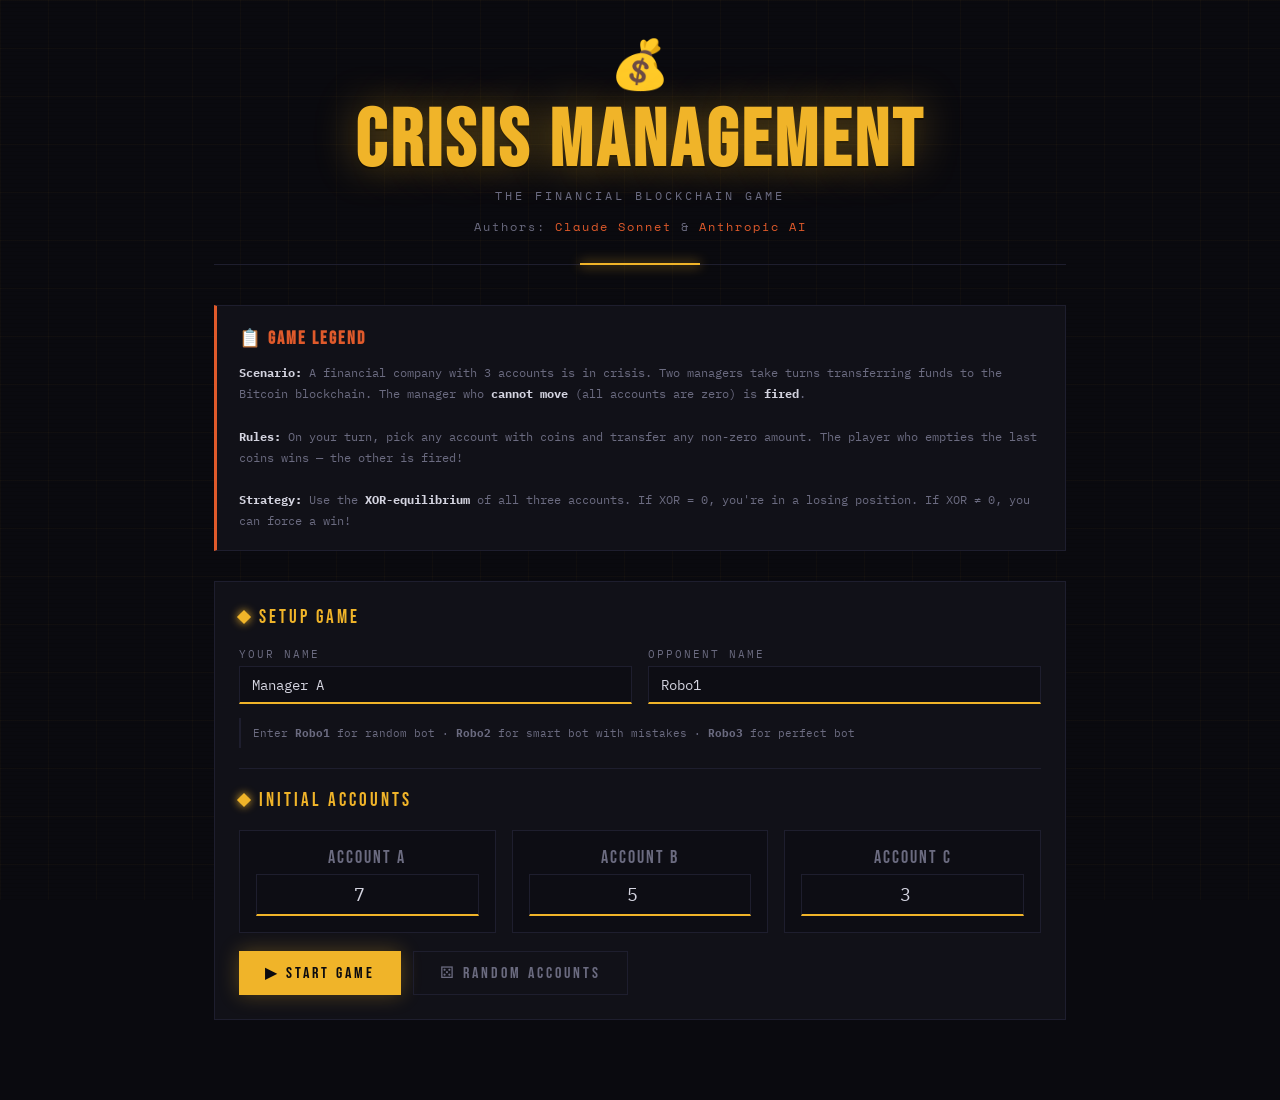
==== index1.html @ 9a2dfa41 "Add files via upload" ====
<!doctype html>
<html lang="en">
  <head>
    <meta charset="UTF-8" />
    <meta name="viewport" content="width=device-width, initial-scale=1.0" />
    <title>Crisis Management 💰</title>
    <link
      href="https://fonts.googleapis.com/css2?family=Bebas+Neue&family=IBM+Plex+Mono:wght@300;400;600&family=Space+Mono:wght@400;700&display=swap"
      rel="stylesheet"
    />
    <style>
      :root {
        --bg: #0a0a0f;
        --panel: #111118;
        --border: #1e1e2e;
        --accent: #f0b429;
        --accent2: #e05a2b;
        --safe: #2eb872;
        --danger: #e03b3b;
        --text: #d4d4e0;
        --muted: #6b6b80;
        --glow: 0 0 24px rgba(240, 180, 41, 0.18);
      }

      * {
        box-sizing: border-box;
        margin: 0;
        padding: 0;
      }

      body {
        background: var(--bg);
        color: var(--text);
        font-family: "IBM Plex Mono", monospace;
        min-height: 100vh;
        overflow-x: hidden;
        position: relative;
      }

      /* Animated grid background */
      body::before {
        content: "";
        position: fixed;
        inset: 0;
        background-image:
          linear-gradient(rgba(240, 180, 41, 0.03) 1px, transparent 1px),
          linear-gradient(90deg, rgba(240, 180, 41, 0.03) 1px, transparent 1px);
        background-size: 48px 48px;
        pointer-events: none;
        z-index: 0;
      }

      .scanline {
        position: fixed;
        inset: 0;
        background: repeating-linear-gradient(
          to bottom,
          transparent 0,
          transparent 3px,
          rgba(0, 0, 0, 0.08) 3px,
          rgba(0, 0, 0, 0.08) 4px
        );
        pointer-events: none;
        z-index: 1;
      }

      .container {
        position: relative;
        z-index: 2;
        max-width: 900px;
        margin: 0 auto;
        padding: 32px 24px 60px;
      }

      /* Header */
      header {
        text-align: center;
        margin-bottom: 40px;
        padding-bottom: 28px;
        border-bottom: 1px solid var(--border);
        position: relative;
      }

      header::after {
        content: "";
        position: absolute;
        bottom: -1px;
        left: 50%;
        transform: translateX(-50%);
        width: 120px;
        height: 2px;
        background: var(--accent);
        box-shadow: 0 0 12px var(--accent);
      }

      .coin-emoji {
        font-size: 3rem;
        display: block;
        margin-bottom: 8px;
        animation: float 3s ease-in-out infinite;
      }
      @keyframes float {
        0%,
        100% {
          transform: translateY(0);
        }
        50% {
          transform: translateY(-8px);
        }
      }

      h1 {
        font-family: "Bebas Neue", sans-serif;
        font-size: clamp(2.8rem, 8vw, 5rem);
        letter-spacing: 4px;
        color: var(--accent);
        text-shadow:
          0 0 40px rgba(240, 180, 41, 0.4),
          0 2px 0 rgba(0, 0, 0, 0.8);
        line-height: 1;
        margin-bottom: 6px;
      }

      .subtitle {
        font-size: 0.75rem;
        letter-spacing: 3px;
        text-transform: uppercase;
        color: var(--muted);
        margin-bottom: 14px;
      }

      h2.authors {
        font-family: "Space Mono", monospace;
        font-size: 0.78rem;
        color: var(--muted);
        letter-spacing: 2px;
        font-weight: 400;
      }
      h2.authors span {
        color: var(--accent2);
      }

      /* Legend */
      .legend {
        background: var(--panel);
        border: 1px solid var(--border);
        border-left: 3px solid var(--accent2);
        padding: 18px 22px;
        margin-bottom: 30px;
        font-size: 0.78rem;
        line-height: 1.7;
        color: var(--muted);
      }
      .legend h3 {
        font-family: "Bebas Neue", sans-serif;
        font-size: 1.1rem;
        letter-spacing: 2px;
        color: var(--accent2);
        margin-bottom: 8px;
      }
      .legend strong {
        color: var(--text);
      }

      /* Setup Panel */
      .panel {
        background: var(--panel);
        border: 1px solid var(--border);
        padding: 24px;
        margin-bottom: 20px;
      }

      .panel-title {
        font-family: "Bebas Neue", sans-serif;
        font-size: 1.2rem;
        letter-spacing: 3px;
        color: var(--accent);
        margin-bottom: 18px;
        display: flex;
        align-items: center;
        gap: 10px;
      }
      .panel-title::before {
        content: "";
        display: inline-block;
        width: 10px;
        height: 10px;
        background: var(--accent);
        transform: rotate(45deg);
        box-shadow: 0 0 8px var(--accent);
      }

      .field-row {
        display: flex;
        gap: 16px;
        flex-wrap: wrap;
        margin-bottom: 14px;
        align-items: center;
      }

      label {
        font-size: 0.7rem;
        letter-spacing: 2px;
        text-transform: uppercase;
        color: var(--muted);
        display: block;
        margin-bottom: 5px;
      }

      input[type="text"],
      input[type="number"] {
        background: #0d0d14;
        border: 1px solid var(--border);
        border-bottom: 2px solid var(--accent);
        color: var(--text);
        font-family: "IBM Plex Mono", monospace;
        font-size: 0.9rem;
        padding: 8px 12px;
        outline: none;
        transition:
          border-color 0.2s,
          box-shadow 0.2s;
        width: 100%;
      }
      input[type="text"]:focus,
      input[type="number"]:focus {
        border-color: var(--accent);
        box-shadow: 0 0 0 2px rgba(240, 180, 41, 0.12);
      }

      .field {
        flex: 1;
        min-width: 140px;
      }

      /* Accounts row */
      .accounts-row {
        display: grid;
        grid-template-columns: repeat(3, 1fr);
        gap: 16px;
        margin-bottom: 18px;
      }

      .account-card {
        background: #0d0d14;
        border: 1px solid var(--border);
        padding: 16px;
        text-align: center;
        position: relative;
        transition: border-color 0.2s;
      }
      .account-card.active-account {
        border-color: var(--accent);
        box-shadow: var(--glow);
      }

      .account-label {
        font-family: "Bebas Neue", sans-serif;
        font-size: 1.1rem;
        letter-spacing: 2px;
        color: var(--muted);
        margin-bottom: 6px;
      }

      .account-val {
        font-family: "Bebas Neue", sans-serif;
        font-size: 2.4rem;
        color: var(--accent);
        text-shadow: 0 0 16px rgba(240, 180, 41, 0.3);
        line-height: 1;
        margin-bottom: 8px;
      }

      .account-input {
        width: 100%;
        text-align: center;
        font-size: 1.1rem !important;
      }

      /* Buttons */
      .btn {
        font-family: "Bebas Neue", sans-serif;
        font-size: 1rem;
        letter-spacing: 3px;
        padding: 11px 26px;
        border: none;
        cursor: pointer;
        transition: all 0.18s;
        position: relative;
        overflow: hidden;
      }
      .btn::after {
        content: "";
        position: absolute;
        inset: 0;
        background: rgba(255, 255, 255, 0.06);
        opacity: 0;
        transition: opacity 0.15s;
      }
      .btn:hover::after {
        opacity: 1;
      }
      .btn:active {
        transform: scale(0.97);
      }

      .btn-primary {
        background: var(--accent);
        color: #0a0a0f;
        box-shadow: 0 0 20px rgba(240, 180, 41, 0.3);
      }
      .btn-primary:hover {
        box-shadow: 0 0 30px rgba(240, 180, 41, 0.5);
      }
      .btn-primary:disabled {
        opacity: 0.4;
        cursor: not-allowed;
        box-shadow: none;
      }

      .btn-danger {
        background: var(--accent2);
        color: #fff;
        box-shadow: 0 0 16px rgba(224, 90, 43, 0.3);
      }

      .btn-safe {
        background: var(--safe);
        color: #0a0a0f;
      }

      .btn-ghost {
        background: transparent;
        border: 1px solid var(--border);
        color: var(--muted);
      }
      .btn-ghost:hover {
        border-color: var(--accent);
        color: var(--accent);
      }

      .btn-row {
        display: flex;
        gap: 12px;
        flex-wrap: wrap;
      }

      /* Move controls */
      .move-section {
        display: flex;
        gap: 14px;
        align-items: flex-end;
        flex-wrap: wrap;
        margin-bottom: 16px;
      }

      /* Game log */
      .game-log {
        background: #060609;
        border: 1px solid var(--border);
        padding: 16px;
        height: 200px;
        overflow-y: auto;
        font-size: 0.75rem;
        line-height: 1.8;
        font-family: "Space Mono", monospace;
      }
      .game-log::-webkit-scrollbar {
        width: 4px;
      }
      .game-log::-webkit-scrollbar-track {
        background: transparent;
      }
      .game-log::-webkit-scrollbar-thumb {
        background: var(--border);
      }

      .log-entry {
        padding: 2px 0;
        border-bottom: 1px solid rgba(255, 255, 255, 0.03);
      }
      .log-entry.player {
        color: var(--safe);
      }
      .log-entry.bot {
        color: var(--accent);
      }
      .log-entry.system {
        color: var(--muted);
        font-style: italic;
      }
      .log-entry.winner {
        color: var(--accent);
        font-weight: 700;
        font-size: 0.85rem;
      }

      /* State display */
      .state-display {
        padding: 16px;
        background: #060609;
        border: 1px solid var(--border);
        margin-bottom: 14px;
        font-size: 0.8rem;
        line-height: 1.7;
      }

      .xor-display {
        font-family: "Bebas Neue", sans-serif;
        font-size: 1.8rem;
        letter-spacing: 3px;
        text-align: center;
        padding: 10px;
        margin-bottom: 14px;
      }
      .xor-zero {
        color: var(--danger);
        text-shadow: 0 0 16px rgba(224, 59, 59, 0.4);
      }
      .xor-nonzero {
        color: var(--safe);
        text-shadow: 0 0 16px rgba(46, 184, 114, 0.4);
      }

      .winner-banner {
        text-align: center;
        padding: 24px;
        background: linear-gradient(
          135deg,
          rgba(240, 180, 41, 0.1),
          rgba(224, 90, 43, 0.1)
        );
        border: 1px solid var(--accent);
        box-shadow: var(--glow);
        display: none;
        animation: popIn 0.4s cubic-bezier(0.34, 1.56, 0.64, 1);
      }
      @keyframes popIn {
        from {
          transform: scale(0.85);
          opacity: 0;
        }
        to {
          transform: scale(1);
          opacity: 1;
        }
      }
      .winner-banner.show {
        display: block;
      }
      .winner-name {
        font-family: "Bebas Neue", sans-serif;
        font-size: 3rem;
        letter-spacing: 4px;
        color: var(--accent);
        text-shadow: 0 0 30px rgba(240, 180, 41, 0.5);
      }
      .winner-sub {
        font-size: 0.75rem;
        letter-spacing: 3px;
        text-transform: uppercase;
        color: var(--muted);
        margin-top: 4px;
      }

      .turn-indicator {
        font-family: "Bebas Neue", sans-serif;
        font-size: 1rem;
        letter-spacing: 3px;
        padding: 8px 16px;
        display: inline-block;
      }
      .turn-player {
        background: rgba(46, 184, 114, 0.15);
        color: var(--safe);
        border: 1px solid var(--safe);
      }
      .turn-bot {
        background: rgba(240, 180, 41, 0.15);
        color: var(--accent);
        border: 1px solid var(--accent);
      }

      /* Tooltip / info box */
      .info-box {
        font-size: 0.7rem;
        color: var(--muted);
        padding: 8px 12px;
        border-left: 2px solid var(--border);
        margin-top: 8px;
      }

      .tag {
        display: inline-block;
        font-size: 0.6rem;
        letter-spacing: 2px;
        padding: 2px 8px;
        text-transform: uppercase;
      }
      .tag-robo {
        background: rgba(224, 90, 43, 0.15);
        color: var(--accent2);
        border: 1px solid var(--accent2);
      }
      .tag-human {
        background: rgba(46, 184, 114, 0.15);
        color: var(--safe);
        border: 1px solid var(--safe);
      }

      hr {
        border: none;
        border-top: 1px solid var(--border);
        margin: 20px 0;
      }

      @media (max-width: 600px) {
        .accounts-row {
          grid-template-columns: 1fr;
        }
        .field-row {
          flex-direction: column;
        }
      }
    </style>
  </head>
  <body>
    <div class="scanline"></div>
    <div class="container">
      <!-- HEADER -->
      <header>
        <span class="coin-emoji">💰</span>
        <h1>Crisis Management</h1>
        <p class="subtitle">The Financial Blockchain Game</p>
        <h2 class="authors">
          Authors: <span>Claude Sonnet</span> &amp; <span>Anthropic AI</span>
        </h2>
      </header>

      <!-- LEGEND -->
      <div class="legend">
        <h3>📋 Game Legend</h3>
        <strong>Scenario:</strong> A financial company with 3 accounts is in
        crisis. Two managers take turns transferring funds to the Bitcoin
        blockchain. The manager who <strong>cannot move</strong> (all accounts
        are zero) is <strong>fired</strong>.<br /><br />
        <strong>Rules:</strong> On your turn, pick any account with coins and
        transfer any non-zero amount. The player who empties the last coins wins
        — the other is fired!<br /><br />
        <strong>Strategy:</strong> Use the <strong>XOR-equilibrium</strong> of
        all three accounts. If XOR = 0, you're in a losing position. If XOR ≠ 0,
        you can force a win!
      </div>

      <!-- SETUP -->
      <div class="panel" id="setupPanel">
        <div class="panel-title">Setup Game</div>
        <div class="field-row">
          <div class="field">
            <label>Your Name</label>
            <input
              type="text"
              id="playerName"
              value="Manager A"
              placeholder="Your name"
            />
          </div>
          <div class="field">
            <label>Opponent Name</label>
            <input
              type="text"
              id="opponentName"
              value="Robo1"
              placeholder="Robo1 / Robo2 / Robo3 / human"
            />
          </div>
        </div>
        <div class="info-box">
          Enter <strong>Robo1</strong> for random bot ·
          <strong>Robo2</strong> for smart bot with mistakes ·
          <strong>Robo3</strong> for perfect bot
        </div>
        <hr />
        <div class="panel-title">Initial Accounts</div>
        <div class="accounts-row">
          <div class="account-card">
            <div class="account-label">Account A</div>
            <input
              type="number"
              class="account-input"
              id="initA"
              value="7"
              min="0"
            />
          </div>
          <div class="account-card">
            <div class="account-label">Account B</div>
            <input
              type="number"
              class="account-input"
              id="initB"
              value="5"
              min="0"
            />
          </div>
          <div class="account-card">
            <div class="account-label">Account C</div>
            <input
              type="number"
              class="account-input"
              id="initC"
              value="3"
              min="0"
            />
          </div>
        </div>
        <div class="btn-row">
          <button class="btn btn-primary" id="startBtn" onclick="startGame()">
            ▶ Start Game
          </button>
          <button class="btn btn-ghost" onclick="randomAccounts()">
            ⚄ Random Accounts
          </button>
        </div>
      </div>

      <!-- GAME AREA -->
      <div id="gameArea" style="display: none">
        <div class="panel">
          <div class="panel-title">Game State</div>

          <!-- Turn & XOR -->
          <div
            style="
              display: flex;
              gap: 12px;
              align-items: center;
              flex-wrap: wrap;
              margin-bottom: 14px;
            "
          >
            <div id="turnIndicator" class="turn-indicator turn-player">
              YOUR TURN
            </div>
            <div
              id="xorDisplay"
              class="xor-display xor-nonzero"
              style="
                margin: 0;
                font-size: 1.1rem;
                padding: 8px 16px;
                border: 1px solid var(--border);
              "
            >
              XOR = 0
            </div>
          </div>

          <!-- Accounts display -->
          <div class="accounts-row" id="accountsDisplay">
            <div class="account-card" id="cardA">
              <div class="account-label">Account A</div>
              <div class="account-val" id="valA">0</div>
            </div>
            <div class="account-card" id="cardB">
              <div class="account-label">Account B</div>
              <div class="account-val" id="valB">0</div>
            </div>
            <div class="account-card" id="cardC">
              <div class="account-label">Account C</div>
              <div class="account-val" id="valC">0</div>
            </div>
          </div>

          <!-- Move controls -->
          <div class="move-section">
            <div class="field" style="min-width: 120px">
              <label>Choose Account</label>
              <select
                id="chooseAccount"
                style="
                  background: #0d0d14;
                  border: 1px solid var(--border);
                  border-bottom: 2px solid var(--accent);
                  color: var(--text);
                  font-family: &quot;IBM Plex Mono&quot;, monospace;
                  font-size: 0.9rem;
                  padding: 8px 12px;
                  outline: none;
                  width: 100%;
                "
              >
                <option value="0">Account A</option>
                <option value="1">Account B</option>
                <option value="2">Account C</option>
              </select>
            </div>
            <div class="field" style="min-width: 100px">
              <label>Amount to Transfer</label>
              <input
                type="number"
                id="moveAmount"
                value="1"
                min="1"
                placeholder="Amount"
              />
            </div>
            <button class="btn btn-primary" id="moveBtn" onclick="playerMove()">
              ⚡ Transfer
            </button>
          </div>

          <div class="btn-row">
            <button class="btn btn-ghost" onclick="resetGame()">
              ↺ New Game
            </button>
            <button class="btn btn-ghost" onclick="showHint()">💡 Hint</button>
          </div>

          <div
            id="hintBox"
            class="info-box"
            style="display: none; margin-top: 10px"
          ></div>
        </div>

        <!-- Winner banner -->
        <div class="winner-banner" id="winnerBanner">
          <div class="winner-name" id="winnerName">WINNER</div>
          <div class="winner-sub" id="winnerSub">is NOT fired</div>
          <br />
          <button
            class="btn btn-primary"
            style="margin-top: 10px"
            onclick="resetGame()"
          >
            ▶ Play Again
          </button>
        </div>

        <!-- Log -->
        <div class="panel">
          <div class="panel-title">Transaction Log</div>
          <div class="game-log" id="gameLog"></div>
        </div>
      </div>
    </div>

    <script>
      // ============================================================
      //  IoC Architecture: event-driven, dependency-injected bots
      // ============================================================

      // --- Core game state (single source of truth) ---
      const state = {
        accounts: [0, 0, 0],
        currentPlayer: 0, // 0 = human, 1 = bot
        playerName: "",
        opponentName: "",
        botType: null, // 'robo1' | 'robo2' | 'robo3' | null
        gameOver: false,
        moveCount: 0,
      };

      // --- Equilibrium function: XOR-sum of all accounts ---
      function equilibrium(a, b, c) {
        return a ^ b ^ c;
      }

      // --- Bot Strategy Injection (IoC: strategies are plugged in) ---

      // Robot1: random valid moves
      const Robot1 = {
        name: "Robot1",
        makeMove(accounts) {
          const nonEmpty = accounts
            .map((v, i) => ({ v, i }))
            .filter((x) => x.v > 0);
          if (nonEmpty.length === 0) return null;
          const pick = nonEmpty[Math.floor(Math.random() * nonEmpty.length)];
          const amount = Math.floor(Math.random() * pick.v) + 1;
          return { account: pick.i, amount };
        },
      };

      // Robot2: tries smart move but sometimes makes mistakes (~30% error rate)
      const Robot2 = {
        name: "Robot2",
        makeMove(accounts) {
          // 30% chance of random mistake
          if (Math.random() < 0.3) return Robot1.makeMove(accounts);
          return smartMove(accounts) || Robot1.makeMove(accounts);
        },
      };

      // Robot3: perfect play, no mistakes
      const Robot3 = {
        name: "Robot3",
        makeMove(accounts) {
          return smartMove(accounts) || Robot1.makeMove(accounts);
        },
      };

      // Smart move: Nim optimal strategy using XOR
      function smartMove(accounts) {
        const xor = equilibrium(...accounts);
        if (xor === 0) {
          // Losing position: make the longest move (take 1 from largest)
          const maxIdx = accounts.indexOf(Math.max(...accounts));
          if (accounts[maxIdx] === 0) return null;
          return { account: maxIdx, amount: 1 };
        }
        // Winning: find account where (account XOR xor) < account
        for (let i = 0; i < 3; i++) {
          const target = accounts[i] ^ xor;
          if (target < accounts[i]) {
            return { account: i, amount: accounts[i] - target };
          }
        }
        return null;
      }

      // Bot registry (IoC: resolved by name at runtime)
      function resolveBot(name) {
        const n = name.toLowerCase().trim();
        if (n === "robo1") return Robot1;
        if (n === "robo2") return Robot2;
        if (n === "robo3") return Robot3;
        return null;
      }

      // ============================================================
      //  Game Controller
      // ============================================================

      function startGame() {
        const pName =
          document.getElementById("playerName").value.trim() || "Player";
        const oName =
          document.getElementById("opponentName").value.trim() || "Robo1";
        const a = parseInt(document.getElementById("initA").value) || 0;
        const b = parseInt(document.getElementById("initB").value) || 0;
        const c = parseInt(document.getElementById("initC").value) || 0;

        if (a === 0 && b === 0 && c === 0) {
          alert("Please set at least one non-zero account!");
          return;
        }

        state.accounts = [a, b, c];
        state.playerName = pName;
        state.opponentName = oName;
        state.botType = resolveBot(oName);
        state.currentPlayer = 0;
        state.gameOver = false;
        state.moveCount = 0;

        document.getElementById("setupPanel").style.display = "none";
        document.getElementById("gameArea").style.display = "block";
        document.getElementById("winnerBanner").classList.remove("show");
        document.getElementById("gameLog").innerHTML = "";
        document.getElementById("hintBox").style.display = "none";

        logEntry(`⚡ Game started! ${pName} vs ${oName}`, "system");
        logEntry(
          `📊 Accounts: A=${a}, B=${b}, C=${c} | XOR=${equilibrium(a, b, c)}`,
          "system",
        );
        renderState();
      }

      function renderState() {
        const [a, b, c] = state.accounts;
        document.getElementById("valA").textContent = a;
        document.getElementById("valB").textContent = b;
        document.getElementById("valC").textContent = c;

        const xor = equilibrium(a, b, c);
        const xorEl = document.getElementById("xorDisplay");
        xorEl.textContent = `XOR = ${xor}`;
        xorEl.className =
          "xor-display " + (xor === 0 ? "xor-zero" : "xor-nonzero");

        const turnEl = document.getElementById("turnIndicator");
        if (!state.gameOver) {
          if (state.currentPlayer === 0) {
            turnEl.textContent = `${state.playerName}'s TURN`;
            turnEl.className = "turn-indicator turn-player";
          } else {
            turnEl.textContent = `${state.opponentName}'s TURN`;
            turnEl.className = "turn-indicator turn-bot";
          }
        }

        document.getElementById("moveBtn").disabled =
          state.gameOver || state.currentPlayer !== 0;
      }

      function applyMove(playerIndex, accountIdx, amount) {
        state.accounts[accountIdx] -= amount;
        state.moveCount++;

        const who = playerIndex === 0 ? state.playerName : state.opponentName;
        const accName = ["A", "B", "C"][accountIdx];
        const cls = playerIndex === 0 ? "player" : "bot";
        logEntry(
          `${who} → transferred ${amount} from Account ${accName} | Remaining: [${state.accounts.join(", ")}] | XOR=${equilibrium(...state.accounts)}`,
          cls,
        );
      }

      function checkGameOver() {
        if (state.accounts.every((v) => v === 0)) {
          // Current player can't move → they lose
          const loser = state.currentPlayer;
          const winner = loser === 0 ? 1 : 0;
          const winnerName =
            winner === 0 ? state.playerName : state.opponentName;
          const loserName = loser === 0 ? state.playerName : state.opponentName;

          state.gameOver = true;
          document.getElementById("winnerName").textContent = winnerName;
          document.getElementById("winnerSub").textContent =
            `${loserName} is FIRED! 🔥`;
          document.getElementById("winnerBanner").classList.add("show");
          document.getElementById("turnIndicator").textContent = "GAME OVER";
          document.getElementById("moveBtn").disabled = true;
          logEntry(`🏆 ${winnerName} WINS! ${loserName} is fired!`, "winner");
          return true;
        }
        return false;
      }

      function switchTurn() {
        state.currentPlayer = state.currentPlayer === 0 ? 1 : 0;
      }

      // Human move
      function playerMove() {
        if (state.gameOver || state.currentPlayer !== 0) return;

        const accIdx = parseInt(document.getElementById("chooseAccount").value);
        const amount = parseInt(document.getElementById("moveAmount").value);

        if (isNaN(amount) || amount <= 0) {
          alert("Enter a positive amount!");
          return;
        }
        if (amount > state.accounts[accIdx]) {
          alert(
            `Account ${["A", "B", "C"][accIdx]} only has ${state.accounts[accIdx]} coins!`,
          );
          return;
        }

        document.getElementById("hintBox").style.display = "none";
        applyMove(0, accIdx, amount);
        renderState();
        if (checkGameOver()) return;

        switchTurn();
        renderState();

        // Bot moves after short delay
        if (state.botType) {
          document.getElementById("moveBtn").disabled = true;
          setTimeout(botTurn, 900);
        }
      }

      // Bot move
      function botTurn() {
        if (state.gameOver || state.currentPlayer !== 1) return;

        const move = state.botType.makeMove([...state.accounts]);
        if (!move) {
          checkGameOver();
          return;
        }

        applyMove(1, move.account, move.amount);
        renderState();
        if (checkGameOver()) return;

        switchTurn();
        renderState();
        document.getElementById("moveBtn").disabled = false;
      }

      // Hint: show optimal move for human
      function showHint() {
        const hintBox = document.getElementById("hintBox");
        const move = smartMove([...state.accounts]);
        const xor = equilibrium(...state.accounts);
        if (!move) {
          hintBox.innerHTML = `⚠️ XOR = ${xor} (=0). You're in a <strong>losing position</strong> if opponent plays perfectly. Try to delay by taking 1 from any account.`;
        } else {
          const accName = ["A", "B", "C"][move.account];
          hintBox.innerHTML = `💡 XOR = ${xor} ≠ 0 → <strong>winning position!</strong> Transfer <strong>${move.amount}</strong> from Account <strong>${accName}</strong> to reach XOR=0.`;
        }
        hintBox.style.display = "block";
      }

      function resetGame() {
        document.getElementById("setupPanel").style.display = "block";
        document.getElementById("gameArea").style.display = "none";
        document.getElementById("winnerBanner").classList.remove("show");
      }

      function randomAccounts() {
        document.getElementById("initA").value =
          Math.floor(Math.random() * 9) + 1;
        document.getElementById("initB").value =
          Math.floor(Math.random() * 9) + 1;
        document.getElementById("initC").value =
          Math.floor(Math.random() * 9) + 1;
      }

      function logEntry(msg, type = "system") {
        const log = document.getElementById("gameLog");
        const div = document.createElement("div");
        div.className = `log-entry ${type}`;
        const ts = new Date().toLocaleTimeString("en", {
          hour12: false,
          hour: "2-digit",
          minute: "2-digit",
          second: "2-digit",
        });
        div.textContent = `[${ts}] ${msg}`;
        log.appendChild(div);
        log.scrollTop = log.scrollHeight;
      }

      // Keyboard shortcut: Enter = transfer
      document.addEventListener("keydown", (e) => {
        if (e.key === "Enter" && !state.gameOver && state.currentPlayer === 0) {
          playerMove();
        }
      });
    </script>
  </body>
</html>
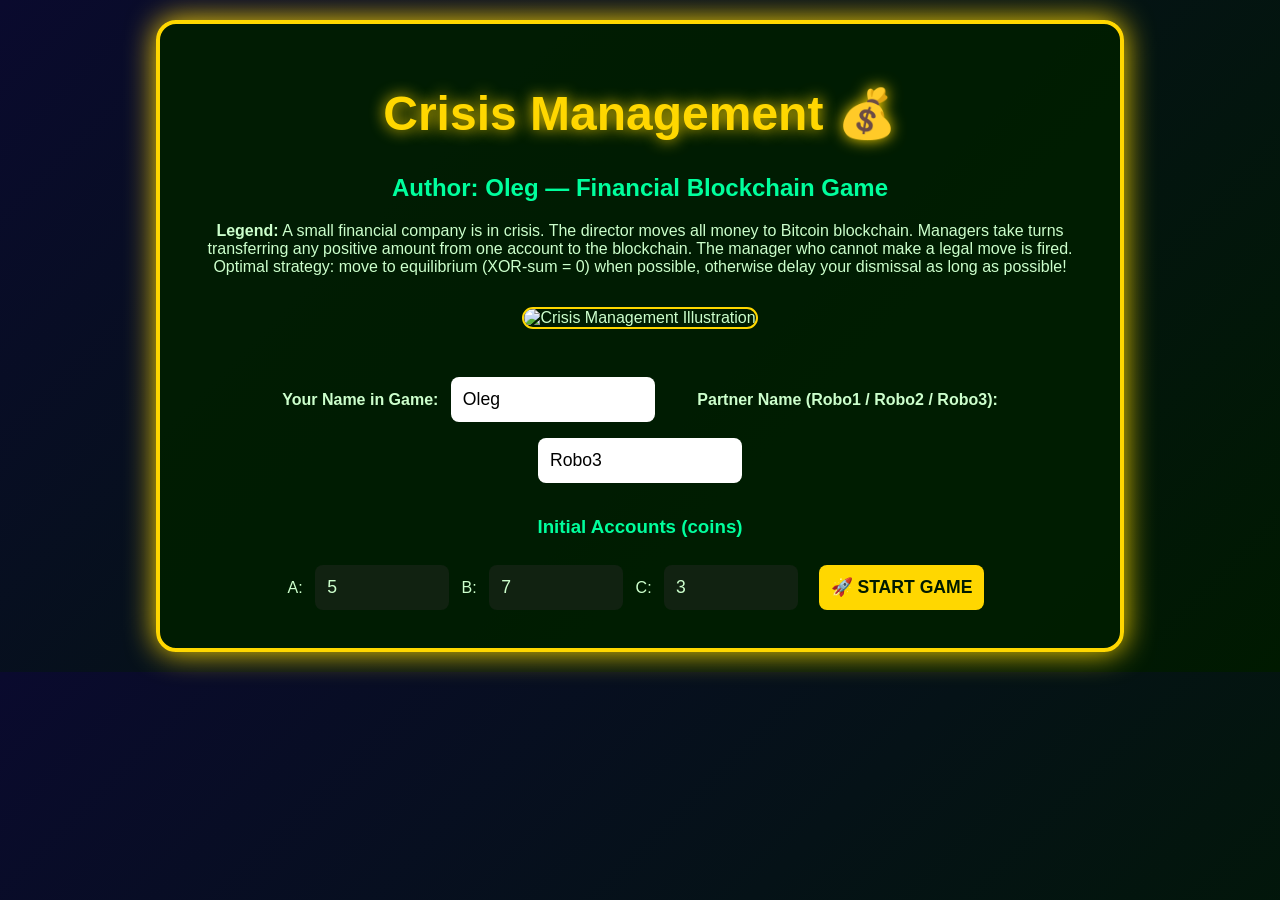
==== commit 0fd24899: "Changes name of index.html to index1.html" ====
--- a/index1.html
+++ b/index1.html
@@ -4,1039 +4,416 @@
     <meta charset="UTF-8" />
     <meta name="viewport" content="width=device-width, initial-scale=1.0" />
     <title>Crisis Management 💰</title>
-    <link
-      href="https://fonts.googleapis.com/css2?family=Bebas+Neue&family=IBM+Plex+Mono:wght@300;400;600&family=Space+Mono:wght@400;700&display=swap"
-      rel="stylesheet"
-    />
     <style>
-      :root {
-        --bg: #0a0a0f;
-        --panel: #111118;
-        --border: #1e1e2e;
-        --accent: #f0b429;
-        --accent2: #e05a2b;
-        --safe: #2eb872;
-        --danger: #e03b3b;
-        --text: #d4d4e0;
-        --muted: #6b6b80;
-        --glow: 0 0 24px rgba(240, 180, 41, 0.18);
-      }
-
-      * {
-        box-sizing: border-box;
+      body {
+        font-family: "Segoe UI", Arial, sans-serif;
+        background: linear-gradient(135deg, #0a0a2e, #001a00);
+        color: #ccffcc;
         margin: 0;
-        padding: 0;
-      }
-
-      body {
-        background: var(--bg);
-        color: var(--text);
-        font-family: "IBM Plex Mono", monospace;
-        min-height: 100vh;
-        overflow-x: hidden;
-        position: relative;
-      }
-
-      /* Animated grid background */
-      body::before {
-        content: "";
-        position: fixed;
-        inset: 0;
-        background-image:
-          linear-gradient(rgba(240, 180, 41, 0.03) 1px, transparent 1px),
-          linear-gradient(90deg, rgba(240, 180, 41, 0.03) 1px, transparent 1px);
-        background-size: 48px 48px;
-        pointer-events: none;
-        z-index: 0;
-      }
-
-      .scanline {
-        position: fixed;
-        inset: 0;
-        background: repeating-linear-gradient(
-          to bottom,
-          transparent 0,
-          transparent 3px,
-          rgba(0, 0, 0, 0.08) 3px,
-          rgba(0, 0, 0, 0.08) 4px
-        );
-        pointer-events: none;
-        z-index: 1;
-      }
-
+        padding: 20px;
+        text-align: center;
+      }
       .container {
-        position: relative;
-        z-index: 2;
         max-width: 900px;
         margin: 0 auto;
-        padding: 32px 24px 60px;
-      }
-
-      /* Header */
-      header {
-        text-align: center;
-        margin-bottom: 40px;
-        padding-bottom: 28px;
-        border-bottom: 1px solid var(--border);
-        position: relative;
-      }
-
-      header::after {
-        content: "";
-        position: absolute;
-        bottom: -1px;
-        left: 50%;
-        transform: translateX(-50%);
-        width: 120px;
-        height: 2px;
-        background: var(--accent);
-        box-shadow: 0 0 12px var(--accent);
-      }
-
-      .coin-emoji {
-        font-size: 3rem;
-        display: block;
-        margin-bottom: 8px;
-        animation: float 3s ease-in-out infinite;
-      }
-      @keyframes float {
-        0%,
-        100% {
-          transform: translateY(0);
-        }
-        50% {
-          transform: translateY(-8px);
-        }
-      }
-
+        background: rgba(0, 30, 0, 0.92);
+        padding: 30px;
+        border-radius: 20px;
+        border: 4px solid #ffd700;
+        box-shadow: 0 0 30px #ffd700;
+      }
       h1 {
-        font-family: "Bebas Neue", sans-serif;
-        font-size: clamp(2.8rem, 8vw, 5rem);
-        letter-spacing: 4px;
-        color: var(--accent);
-        text-shadow:
-          0 0 40px rgba(240, 180, 41, 0.4),
-          0 2px 0 rgba(0, 0, 0, 0.8);
-        line-height: 1;
-        margin-bottom: 6px;
-      }
-
-      .subtitle {
-        font-size: 0.75rem;
-        letter-spacing: 3px;
-        text-transform: uppercase;
-        color: var(--muted);
-        margin-bottom: 14px;
-      }
-
-      h2.authors {
-        font-family: "Space Mono", monospace;
-        font-size: 0.78rem;
-        color: var(--muted);
-        letter-spacing: 2px;
-        font-weight: 400;
-      }
-      h2.authors span {
-        color: var(--accent2);
-      }
-
-      /* Legend */
-      .legend {
-        background: var(--panel);
-        border: 1px solid var(--border);
-        border-left: 3px solid var(--accent2);
-        padding: 18px 22px;
-        margin-bottom: 30px;
-        font-size: 0.78rem;
-        line-height: 1.7;
-        color: var(--muted);
-      }
-      .legend h3 {
-        font-family: "Bebas Neue", sans-serif;
-        font-size: 1.1rem;
-        letter-spacing: 2px;
-        color: var(--accent2);
-        margin-bottom: 8px;
-      }
-      .legend strong {
-        color: var(--text);
-      }
-
-      /* Setup Panel */
-      .panel {
-        background: var(--panel);
-        border: 1px solid var(--border);
-        padding: 24px;
-        margin-bottom: 20px;
-      }
-
-      .panel-title {
-        font-family: "Bebas Neue", sans-serif;
-        font-size: 1.2rem;
-        letter-spacing: 3px;
-        color: var(--accent);
-        margin-bottom: 18px;
+        color: #ffd700;
+        text-shadow: 0 0 15px #ffd700;
+        font-size: 3em;
+      }
+      h2,
+      h3 {
+        color: #00ff9d;
+      }
+      input,
+      select,
+      button {
+        padding: 12px;
+        margin: 8px;
+        font-size: 1.1em;
+        border-radius: 8px;
+        border: none;
+      }
+      input[type="number"],
+      select {
+        width: 110px;
+        background: #112211;
+        color: #ccffcc;
+      }
+      button {
+        background: #ffd700;
+        color: #001a00;
+        font-weight: bold;
+        cursor: pointer;
+        transition: all 0.3s;
+      }
+      button:hover {
+        background: #ffee55;
+        transform: scale(1.05);
+      }
+      .accounts {
         display: flex;
-        align-items: center;
-        gap: 10px;
-      }
-      .panel-title::before {
-        content: "";
-        display: inline-block;
-        width: 10px;
-        height: 10px;
-        background: var(--accent);
-        transform: rotate(45deg);
-        box-shadow: 0 0 8px var(--accent);
-      }
-
-      .field-row {
-        display: flex;
-        gap: 16px;
-        flex-wrap: wrap;
-        margin-bottom: 14px;
-        align-items: center;
-      }
-
-      label {
-        font-size: 0.7rem;
-        letter-spacing: 2px;
-        text-transform: uppercase;
-        color: var(--muted);
-        display: block;
-        margin-bottom: 5px;
-      }
-
-      input[type="text"],
-      input[type="number"] {
-        background: #0d0d14;
-        border: 1px solid var(--border);
-        border-bottom: 2px solid var(--accent);
-        color: var(--text);
-        font-family: "IBM Plex Mono", monospace;
-        font-size: 0.9rem;
-        padding: 8px 12px;
-        outline: none;
-        transition:
-          border-color 0.2s,
-          box-shadow 0.2s;
-        width: 100%;
-      }
-      input[type="text"]:focus,
-      input[type="number"]:focus {
-        border-color: var(--accent);
-        box-shadow: 0 0 0 2px rgba(240, 180, 41, 0.12);
-      }
-
-      .field {
-        flex: 1;
-        min-width: 140px;
-      }
-
-      /* Accounts row */
-      .accounts-row {
-        display: grid;
-        grid-template-columns: repeat(3, 1fr);
-        gap: 16px;
-        margin-bottom: 18px;
-      }
-
-      .account-card {
-        background: #0d0d14;
-        border: 1px solid var(--border);
-        padding: 16px;
-        text-align: center;
-        position: relative;
-        transition: border-color 0.2s;
-      }
-      .account-card.active-account {
-        border-color: var(--accent);
-        box-shadow: var(--glow);
-      }
-
-      .account-label {
-        font-family: "Bebas Neue", sans-serif;
-        font-size: 1.1rem;
-        letter-spacing: 2px;
-        color: var(--muted);
-        margin-bottom: 6px;
-      }
-
-      .account-val {
-        font-family: "Bebas Neue", sans-serif;
-        font-size: 2.4rem;
-        color: var(--accent);
-        text-shadow: 0 0 16px rgba(240, 180, 41, 0.3);
-        line-height: 1;
-        margin-bottom: 8px;
-      }
-
-      .account-input {
-        width: 100%;
-        text-align: center;
-        font-size: 1.1rem !important;
-      }
-
-      /* Buttons */
-      .btn {
-        font-family: "Bebas Neue", sans-serif;
-        font-size: 1rem;
-        letter-spacing: 3px;
-        padding: 11px 26px;
-        border: none;
-        cursor: pointer;
-        transition: all 0.18s;
-        position: relative;
-        overflow: hidden;
-      }
-      .btn::after {
-        content: "";
-        position: absolute;
-        inset: 0;
-        background: rgba(255, 255, 255, 0.06);
-        opacity: 0;
-        transition: opacity 0.15s;
-      }
-      .btn:hover::after {
-        opacity: 1;
-      }
-      .btn:active {
-        transform: scale(0.97);
-      }
-
-      .btn-primary {
-        background: var(--accent);
-        color: #0a0a0f;
-        box-shadow: 0 0 20px rgba(240, 180, 41, 0.3);
-      }
-      .btn-primary:hover {
-        box-shadow: 0 0 30px rgba(240, 180, 41, 0.5);
-      }
-      .btn-primary:disabled {
-        opacity: 0.4;
-        cursor: not-allowed;
-        box-shadow: none;
-      }
-
-      .btn-danger {
-        background: var(--accent2);
-        color: #fff;
-        box-shadow: 0 0 16px rgba(224, 90, 43, 0.3);
-      }
-
-      .btn-safe {
-        background: var(--safe);
-        color: #0a0a0f;
-      }
-
-      .btn-ghost {
-        background: transparent;
-        border: 1px solid var(--border);
-        color: var(--muted);
-      }
-      .btn-ghost:hover {
-        border-color: var(--accent);
-        color: var(--accent);
-      }
-
-      .btn-row {
-        display: flex;
-        gap: 12px;
-        flex-wrap: wrap;
-      }
-
-      /* Move controls */
-      .move-section {
-        display: flex;
-        gap: 14px;
-        align-items: flex-end;
-        flex-wrap: wrap;
-        margin-bottom: 16px;
-      }
-
-      /* Game log */
-      .game-log {
-        background: #060609;
-        border: 1px solid var(--border);
-        padding: 16px;
-        height: 200px;
+        justify-content: center;
+        gap: 40px;
+        margin: 25px 0;
+        font-size: 1.6em;
+      }
+      .account {
+        background: rgba(255, 255, 255, 0.1);
+        padding: 15px 25px;
+        border-radius: 12px;
+        min-width: 120px;
+      }
+      .log {
+        background: #000022;
+        color: #99ff99;
+        padding: 15px;
+        max-height: 220px;
         overflow-y: auto;
-        font-size: 0.75rem;
-        line-height: 1.8;
-        font-family: "Space Mono", monospace;
-      }
-      .game-log::-webkit-scrollbar {
-        width: 4px;
-      }
-      .game-log::-webkit-scrollbar-track {
-        background: transparent;
-      }
-      .game-log::-webkit-scrollbar-thumb {
-        background: var(--border);
-      }
-
-      .log-entry {
-        padding: 2px 0;
-        border-bottom: 1px solid rgba(255, 255, 255, 0.03);
-      }
-      .log-entry.player {
-        color: var(--safe);
-      }
-      .log-entry.bot {
-        color: var(--accent);
-      }
-      .log-entry.system {
-        color: var(--muted);
-        font-style: italic;
-      }
-      .log-entry.winner {
-        color: var(--accent);
-        font-weight: 700;
-        font-size: 0.85rem;
-      }
-
-      /* State display */
-      .state-display {
-        padding: 16px;
-        background: #060609;
-        border: 1px solid var(--border);
-        margin-bottom: 14px;
-        font-size: 0.8rem;
-        line-height: 1.7;
-      }
-
-      .xor-display {
-        font-family: "Bebas Neue", sans-serif;
-        font-size: 1.8rem;
-        letter-spacing: 3px;
-        text-align: center;
-        padding: 10px;
-        margin-bottom: 14px;
-      }
-      .xor-zero {
-        color: var(--danger);
-        text-shadow: 0 0 16px rgba(224, 59, 59, 0.4);
-      }
-      .xor-nonzero {
-        color: var(--safe);
-        text-shadow: 0 0 16px rgba(46, 184, 114, 0.4);
-      }
-
-      .winner-banner {
-        text-align: center;
-        padding: 24px;
-        background: linear-gradient(
-          135deg,
-          rgba(240, 180, 41, 0.1),
-          rgba(224, 90, 43, 0.1)
-        );
-        border: 1px solid var(--accent);
-        box-shadow: var(--glow);
-        display: none;
-        animation: popIn 0.4s cubic-bezier(0.34, 1.56, 0.64, 1);
-      }
-      @keyframes popIn {
-        from {
-          transform: scale(0.85);
-          opacity: 0;
-        }
-        to {
-          transform: scale(1);
-          opacity: 1;
-        }
-      }
-      .winner-banner.show {
-        display: block;
-      }
-      .winner-name {
-        font-family: "Bebas Neue", sans-serif;
-        font-size: 3rem;
-        letter-spacing: 4px;
-        color: var(--accent);
-        text-shadow: 0 0 30px rgba(240, 180, 41, 0.5);
-      }
-      .winner-sub {
-        font-size: 0.75rem;
-        letter-spacing: 3px;
-        text-transform: uppercase;
-        color: var(--muted);
-        margin-top: 4px;
-      }
-
-      .turn-indicator {
-        font-family: "Bebas Neue", sans-serif;
-        font-size: 1rem;
-        letter-spacing: 3px;
-        padding: 8px 16px;
-        display: inline-block;
-      }
-      .turn-player {
-        background: rgba(46, 184, 114, 0.15);
-        color: var(--safe);
-        border: 1px solid var(--safe);
-      }
-      .turn-bot {
-        background: rgba(240, 180, 41, 0.15);
-        color: var(--accent);
-        border: 1px solid var(--accent);
-      }
-
-      /* Tooltip / info box */
-      .info-box {
-        font-size: 0.7rem;
-        color: var(--muted);
-        padding: 8px 12px;
-        border-left: 2px solid var(--border);
-        margin-top: 8px;
-      }
-
-      .tag {
-        display: inline-block;
-        font-size: 0.6rem;
-        letter-spacing: 2px;
-        padding: 2px 8px;
-        text-transform: uppercase;
-      }
-      .tag-robo {
-        background: rgba(224, 90, 43, 0.15);
-        color: var(--accent2);
-        border: 1px solid var(--accent2);
-      }
-      .tag-human {
-        background: rgba(46, 184, 114, 0.15);
-        color: var(--safe);
-        border: 1px solid var(--safe);
-      }
-
-      hr {
-        border: none;
-        border-top: 1px solid var(--border);
-        margin: 20px 0;
-      }
-
-      @media (max-width: 600px) {
-        .accounts-row {
-          grid-template-columns: 1fr;
-        }
-        .field-row {
-          flex-direction: column;
-        }
+        text-align: left;
+        font-family: monospace;
+        border-radius: 10px;
+        margin: 20px auto;
+        max-width: 650px;
+      }
+      .status {
+        font-size: 1.5em;
+        margin: 15px 0;
+        min-height: 60px;
+      }
+      .xor {
+        font-size: 1.4em;
+        color: #67e8f9;
+      }
+      img {
+        max-width: 100%;
+        border-radius: 12px;
+        margin: 15px 0;
+        border: 2px solid #ffd700;
       }
     </style>
   </head>
   <body>
-    <div class="scanline"></div>
     <div class="container">
-      <!-- HEADER -->
-      <header>
-        <span class="coin-emoji">💰</span>
-        <h1>Crisis Management</h1>
-        <p class="subtitle">The Financial Blockchain Game</p>
-        <h2 class="authors">
-          Authors: <span>Claude Sonnet</span> &amp; <span>Anthropic AI</span>
-        </h2>
-      </header>
-
-      <!-- LEGEND -->
-      <div class="legend">
-        <h3>📋 Game Legend</h3>
-        <strong>Scenario:</strong> A financial company with 3 accounts is in
-        crisis. Two managers take turns transferring funds to the Bitcoin
-        blockchain. The manager who <strong>cannot move</strong> (all accounts
-        are zero) is <strong>fired</strong>.<br /><br />
-        <strong>Rules:</strong> On your turn, pick any account with coins and
-        transfer any non-zero amount. The player who empties the last coins wins
-        — the other is fired!<br /><br />
-        <strong>Strategy:</strong> Use the <strong>XOR-equilibrium</strong> of
-        all three accounts. If XOR = 0, you're in a losing position. If XOR ≠ 0,
-        you can force a win!
+      <h1>Crisis Management 💰</h1>
+      <h2>Author: Oleg — Financial Blockchain Game</h2>
+
+      <p>
+        <strong>Legend:</strong> A small financial company is in crisis. The
+        director moves all money to Bitcoin blockchain. Managers take turns
+        transferring any positive amount from one account to the blockchain. The
+        manager who cannot make a legal move is fired. Optimal strategy: move to
+        equilibrium (XOR-sum = 0) when possible, otherwise delay your dismissal
+        as long as possible!
+      </p>
+
+      <img
+        src="https://github.com/user-attachments/assets/bf0ee303-26ee-4a39-9a69-06b5c9205b82"
+        alt="Crisis Management Illustration"
+        width="640"
+      />
+
+      <div style="margin: 25px 0">
+        <label><strong>Your Name in Game:</strong></label>
+        <input id="playerName" type="text" value="Oleg" style="width: 180px" />
+
+        <label style="margin-left: 30px"
+          ><strong>Partner Name (Robo1 / Robo2 / Robo3):</strong></label
+        >
+        <input
+          id="partnerName"
+          type="text"
+          value="Robo3"
+          style="width: 180px"
+        />
       </div>
 
-      <!-- SETUP -->
-      <div class="panel" id="setupPanel">
-        <div class="panel-title">Setup Game</div>
-        <div class="field-row">
-          <div class="field">
-            <label>Your Name</label>
-            <input
-              type="text"
-              id="playerName"
-              value="Manager A"
-              placeholder="Your name"
-            />
+      <h3>Initial Accounts (coins)</h3>
+      <div>
+        <label>A: </label><input id="initA" type="number" value="5" min="0" />
+        <label>B: </label><input id="initB" type="number" value="7" min="0" />
+        <label>C: </label><input id="initC" type="number" value="3" min="0" />
+        <button id="startBtn">🚀 START GAME</button>
+      </div>
+
+      <div id="gameArea" style="display: none; margin-top: 30px">
+        <h2>Current Game State</h2>
+        <div class="accounts">
+          <div class="account">
+            <strong>A</strong><br /><span id="valA" class="money">0</span>
           </div>
-          <div class="field">
-            <label>Opponent Name</label>
-            <input
-              type="text"
-              id="opponentName"
-              value="Robo1"
-              placeholder="Robo1 / Robo2 / Robo3 / human"
-            />
+          <div class="account">
+            <strong>B</strong><br /><span id="valB" class="money">0</span>
+          </div>
+          <div class="account">
+            <strong>C</strong><br /><span id="valC" class="money">0</span>
           </div>
         </div>
-        <div class="info-box">
-          Enter <strong>Robo1</strong> for random bot ·
-          <strong>Robo2</strong> for smart bot with mistakes ·
-          <strong>Robo3</strong> for perfect bot
+
+        <div class="xor">
+          Equilibrium (XOR-sum): <strong id="xorSum">0</strong>
         </div>
-        <hr />
-        <div class="panel-title">Initial Accounts</div>
-        <div class="accounts-row">
-          <div class="account-card">
-            <div class="account-label">Account A</div>
-            <input
-              type="number"
-              class="account-input"
-              id="initA"
-              value="7"
-              min="0"
-            />
-          </div>
-          <div class="account-card">
-            <div class="account-label">Account B</div>
-            <input
-              type="number"
-              class="account-input"
-              id="initB"
-              value="5"
-              min="0"
-            />
-          </div>
-          <div class="account-card">
-            <div class="account-label">Account C</div>
-            <input
-              type="number"
-              class="account-input"
-              id="initC"
-              value="3"
-              min="0"
-            />
-          </div>
+        <div class="status" id="turnDisplay">Your turn</div>
+        <div class="status" id="winnerDisplay"></div>
+
+        <h3>Your Move — Transfer to Blockchain</h3>
+        <div>
+          <label>Account: </label>
+          <select id="accSelect">
+            <option value="0">A</option>
+            <option value="1">B</option>
+            <option value="2">C</option>
+          </select>
+          <label>Amount: </label>
+          <input
+            id="moveAmount"
+            type="number"
+            min="1"
+            value="1"
+            style="width: 120px"
+          />
+          <button id="moveBtn">💸 MAKE TURN</button>
         </div>
-        <div class="btn-row">
-          <button class="btn btn-primary" id="startBtn" onclick="startGame()">
-            ▶ Start Game
-          </button>
-          <button class="btn btn-ghost" onclick="randomAccounts()">
-            ⚄ Random Accounts
-          </button>
-        </div>
-      </div>
-
-      <!-- GAME AREA -->
-      <div id="gameArea" style="display: none">
-        <div class="panel">
-          <div class="panel-title">Game State</div>
-
-          <!-- Turn & XOR -->
-          <div
-            style="
-              display: flex;
-              gap: 12px;
-              align-items: center;
-              flex-wrap: wrap;
-              margin-bottom: 14px;
-            "
-          >
-            <div id="turnIndicator" class="turn-indicator turn-player">
-              YOUR TURN
-            </div>
-            <div
-              id="xorDisplay"
-              class="xor-display xor-nonzero"
-              style="
-                margin: 0;
-                font-size: 1.1rem;
-                padding: 8px 16px;
-                border: 1px solid var(--border);
-              "
-            >
-              XOR = 0
-            </div>
-          </div>
-
-          <!-- Accounts display -->
-          <div class="accounts-row" id="accountsDisplay">
-            <div class="account-card" id="cardA">
-              <div class="account-label">Account A</div>
-              <div class="account-val" id="valA">0</div>
-            </div>
-            <div class="account-card" id="cardB">
-              <div class="account-label">Account B</div>
-              <div class="account-val" id="valB">0</div>
-            </div>
-            <div class="account-card" id="cardC">
-              <div class="account-label">Account C</div>
-              <div class="account-val" id="valC">0</div>
-            </div>
-          </div>
-
-          <!-- Move controls -->
-          <div class="move-section">
-            <div class="field" style="min-width: 120px">
-              <label>Choose Account</label>
-              <select
-                id="chooseAccount"
-                style="
-                  background: #0d0d14;
-                  border: 1px solid var(--border);
-                  border-bottom: 2px solid var(--accent);
-                  color: var(--text);
-                  font-family: &quot;IBM Plex Mono&quot;, monospace;
-                  font-size: 0.9rem;
-                  padding: 8px 12px;
-                  outline: none;
-                  width: 100%;
-                "
-              >
-                <option value="0">Account A</option>
-                <option value="1">Account B</option>
-                <option value="2">Account C</option>
-              </select>
-            </div>
-            <div class="field" style="min-width: 100px">
-              <label>Amount to Transfer</label>
-              <input
-                type="number"
-                id="moveAmount"
-                value="1"
-                min="1"
-                placeholder="Amount"
-              />
-            </div>
-            <button class="btn btn-primary" id="moveBtn" onclick="playerMove()">
-              ⚡ Transfer
-            </button>
-          </div>
-
-          <div class="btn-row">
-            <button class="btn btn-ghost" onclick="resetGame()">
-              ↺ New Game
-            </button>
-            <button class="btn btn-ghost" onclick="showHint()">💡 Hint</button>
-          </div>
-
-          <div
-            id="hintBox"
-            class="info-box"
-            style="display: none; margin-top: 10px"
-          ></div>
-        </div>
-
-        <!-- Winner banner -->
-        <div class="winner-banner" id="winnerBanner">
-          <div class="winner-name" id="winnerName">WINNER</div>
-          <div class="winner-sub" id="winnerSub">is NOT fired</div>
-          <br />
-          <button
-            class="btn btn-primary"
-            style="margin-top: 10px"
-            onclick="resetGame()"
-          >
-            ▶ Play Again
-          </button>
-        </div>
-
-        <!-- Log -->
-        <div class="panel">
-          <div class="panel-title">Transaction Log</div>
-          <div class="game-log" id="gameLog"></div>
-        </div>
+
+        <h3>Move Log</h3>
+        <div id="log" class="log"></div>
+
+        <button id="resetBtn" style="background: #cc0000; color: white">
+          NEW GAME
+        </button>
       </div>
     </div>
 
     <script>
-      // ============================================================
-      //  IoC Architecture: event-driven, dependency-injected bots
-      // ============================================================
-
-      // --- Core game state (single source of truth) ---
-      const state = {
-        accounts: [0, 0, 0],
-        currentPlayer: 0, // 0 = human, 1 = bot
-        playerName: "",
-        opponentName: "",
-        botType: null, // 'robo1' | 'robo2' | 'robo3' | null
-        gameOver: false,
-        moveCount: 0,
-      };
-
-      // --- Equilibrium function: XOR-sum of all accounts ---
+      // === GAME VARIABLES (simple data structures) ===
+      let accounts = [0, 0, 0]; // [A, B, C]
+      let playerName = "Oleg";
+      let partnerName = "Robo3";
+      let robotType = 0; // 0=none, 1=Robo1 (random), 2=Robo2 (smart+mistakes), 3=Robo3 (perfect)
+      let currentPlayerIsHuman = true;
+      let gameOver = false;
+
+      // === EQUILIBRIUM FUNCTION (XOR-sum) ===
       function equilibrium(a, b, c) {
         return a ^ b ^ c;
       }
 
-      // --- Bot Strategy Injection (IoC: strategies are plugged in) ---
-
-      // Robot1: random valid moves
-      const Robot1 = {
-        name: "Robot1",
-        makeMove(accounts) {
-          const nonEmpty = accounts
-            .map((v, i) => ({ v, i }))
-            .filter((x) => x.v > 0);
-          if (nonEmpty.length === 0) return null;
-          const pick = nonEmpty[Math.floor(Math.random() * nonEmpty.length)];
-          const amount = Math.floor(Math.random() * pick.v) + 1;
-          return { account: pick.i, amount };
-        },
-      };
-
-      // Robot2: tries smart move but sometimes makes mistakes (~30% error rate)
-      const Robot2 = {
-        name: "Robot2",
-        makeMove(accounts) {
-          // 30% chance of random mistake
-          if (Math.random() < 0.3) return Robot1.makeMove(accounts);
-          return smartMove(accounts) || Robot1.makeMove(accounts);
-        },
-      };
-
-      // Robot3: perfect play, no mistakes
-      const Robot3 = {
-        name: "Robot3",
-        makeMove(accounts) {
-          return smartMove(accounts) || Robot1.makeMove(accounts);
-        },
-      };
-
-      // Smart move: Nim optimal strategy using XOR
-      function smartMove(accounts) {
-        const xor = equilibrium(...accounts);
-        if (xor === 0) {
-          // Losing position: make the longest move (take 1 from largest)
-          const maxIdx = accounts.indexOf(Math.max(...accounts));
-          if (accounts[maxIdx] === 0) return null;
-          return { account: maxIdx, amount: 1 };
-        }
-        // Winning: find account where (account XOR xor) < account
+      function updateDisplay() {
+        document.getElementById("valA").textContent = accounts[0];
+        document.getElementById("valB").textContent = accounts[1];
+        document.getElementById("valC").textContent = accounts[2];
+
+        const xor = equilibrium(accounts[0], accounts[1], accounts[2]);
+        document.getElementById("xorSum").textContent = xor;
+      }
+
+      function addLog(message) {
+        const logEl = document.getElementById("log");
+        const entry = document.createElement("div");
+        entry.textContent = message;
+        logEl.appendChild(entry);
+        logEl.scrollTop = logEl.scrollHeight;
+      }
+
+      function isGameOverState() {
+        return accounts[0] <= 0 && accounts[1] <= 0 && accounts[2] <= 0;
+      }
+
+      function applyMove(idx, amount, isHumanMove) {
+        if (gameOver) return false;
+        if (amount < 1 || amount > accounts[idx]) {
+          alert(
+            "❌ Invalid move! Amount must be 1 to current coins in the account.",
+          );
+          return false;
+        }
+
+        const accName = String.fromCharCode(65 + idx);
+        const mover = isHumanMove ? playerName : partnerName;
+
+        accounts[idx] -= amount;
+        addLog(`${mover} transferred ${amount} from Account ${accName}`);
+
+        updateDisplay();
+
+        if (isGameOverState()) {
+          gameOver = true;
+          const winner = isHumanMove ? playerName : partnerName;
+          document.getElementById("winnerDisplay").innerHTML =
+            `<span style="color:#ffd700; font-size:1.8em;">🏆 ${winner} WINS!<br>${isHumanMove ? partnerName : playerName} is fired!</span>`;
+          addLog(`=== GAME OVER — ${winner} WINS ===`);
+          return true;
+        }
+
+        // Switch turn
+        currentPlayerIsHuman = !currentPlayerIsHuman;
+        document.getElementById("turnDisplay").textContent =
+          currentPlayerIsHuman
+            ? `${playerName} (You)`
+            : `${partnerName} (thinking...)`;
+
+        // Robot auto-play
+        if (!currentPlayerIsHuman && robotType > 0) {
+          setTimeout(robotMakeMove, 800);
+        }
+        return true;
+      }
+
+      // === OPTIMAL MOVE (Nim theory — algebra of XOR) ===
+      function findOptimalMove() {
+        const xor = equilibrium(accounts[0], accounts[1], accounts[2]);
+        if (xor === 0) return null; // losing position
+
         for (let i = 0; i < 3; i++) {
-          const target = accounts[i] ^ xor;
-          if (target < accounts[i]) {
-            return { account: i, amount: accounts[i] - target };
+          const target = accounts[i] ^ xor; // magic XOR formula
+          if (target < accounts[i] && target >= 0) {
+            return { idx: i, amount: accounts[i] - target };
           }
         }
         return null;
       }
 
-      // Bot registry (IoC: resolved by name at runtime)
-      function resolveBot(name) {
-        const n = name.toLowerCase().trim();
-        if (n === "robo1") return Robot1;
-        if (n === "robo2") return Robot2;
-        if (n === "robo3") return Robot3;
+      // === DELAY MOVE (when losing — take 1 from largest account to delay dismissal) ===
+      function findDelayMove() {
+        let maxIdx = 0;
+        let maxVal = accounts[0];
+        if (accounts[1] > maxVal) {
+          maxIdx = 1;
+          maxVal = accounts[1];
+        }
+        if (accounts[2] > maxVal) {
+          maxIdx = 2;
+          maxVal = accounts[2];
+        }
+        if (maxVal > 0) return { idx: maxIdx, amount: 1 };
         return null;
       }
 
-      // ============================================================
-      //  Game Controller
-      // ============================================================
-
-      function startGame() {
-        const pName =
-          document.getElementById("playerName").value.trim() || "Player";
-        const oName =
-          document.getElementById("opponentName").value.trim() || "Robo1";
-        const a = parseInt(document.getElementById("initA").value) || 0;
-        const b = parseInt(document.getElementById("initB").value) || 0;
-        const c = parseInt(document.getElementById("initC").value) || 0;
-
-        if (a === 0 && b === 0 && c === 0) {
-          alert("Please set at least one non-zero account!");
+      function findRandomMove() {
+        let candidates = [];
+        for (let i = 0; i < 3; i++) {
+          if (accounts[i] > 0) {
+            for (let amt = 1; amt <= accounts[i]; amt++) {
+              candidates.push({ idx: i, amount: amt });
+            }
+          }
+        }
+        if (candidates.length === 0) return null;
+        return candidates[Math.floor(Math.random() * candidates.length)];
+      }
+
+      function robotMakeMove() {
+        if (gameOver || currentPlayerIsHuman) return;
+
+        let move = null;
+        const isSmartTurn =
+          robotType === 3 || (robotType === 2 && Math.random() < 0.8);
+
+        if (isSmartTurn) {
+          move = findOptimalMove();
+        }
+
+        if (!move) {
+          // Robo1 always random; Robo2 sometimes; Robo3/Robo2 in losing position — delay!
+          if (robotType === 3 || (robotType === 2 && Math.random() < 0.8)) {
+            move = findDelayMove();
+          } else {
+            move = findRandomMove();
+          }
+        }
+
+        if (move) {
+          applyMove(move.idx, move.amount, false);
+        }
+      }
+
+      // === EVENT LISTENERS (Inversion of Control paradigm) ===
+      document
+        .getElementById("startBtn")
+        .addEventListener("click", function () {
+          playerName =
+            document.getElementById("playerName").value.trim() || "Oleg";
+          partnerName =
+            document.getElementById("partnerName").value.trim() || "Robo3";
+
+          accounts[0] = Math.max(
+            0,
+            parseInt(document.getElementById("initA").value) || 0,
+          );
+          accounts[1] = Math.max(
+            0,
+            parseInt(document.getElementById("initB").value) || 0,
+          );
+          accounts[2] = Math.max(
+            0,
+            parseInt(document.getElementById("initC").value) || 0,
+          );
+
+          const pLower = partnerName.toLowerCase();
+          if (pLower.includes("robo1") || pLower.includes("robot1"))
+            robotType = 1;
+          else if (pLower.includes("robo2") || pLower.includes("robot2"))
+            robotType = 2;
+          else if (pLower.includes("robo3") || pLower.includes("robot3"))
+            robotType = 3;
+          else {
+            alert("❌ Partner must be Robo1, Robo2 or Robo3!");
+            return;
+          }
+
+          gameOver = false;
+          currentPlayerIsHuman = true;
+          document.getElementById("gameArea").style.display = "block";
+          document.getElementById("log").innerHTML = "";
+          document.getElementById("winnerDisplay").innerHTML = "";
+
+          addLog("=== GAME STARTED ===");
+          addLog(`${playerName} (you) vs ${partnerName}`);
+
+          updateDisplay();
+          document.getElementById("turnDisplay").textContent =
+            `${playerName} (You)`;
+
+          if (isGameOverState()) {
+            document.getElementById("winnerDisplay").innerHTML =
+              `<span style="color:#ff6666;">${partnerName} wins immediately — you are fired!</span>`;
+            gameOver = true;
+          }
+        });
+
+      document.getElementById("moveBtn").addEventListener("click", function () {
+        if (!currentPlayerIsHuman || gameOver) {
+          alert("⏳ It's not your turn!");
           return;
         }
-
-        state.accounts = [a, b, c];
-        state.playerName = pName;
-        state.opponentName = oName;
-        state.botType = resolveBot(oName);
-        state.currentPlayer = 0;
-        state.gameOver = false;
-        state.moveCount = 0;
-
-        document.getElementById("setupPanel").style.display = "none";
-        document.getElementById("gameArea").style.display = "block";
-        document.getElementById("winnerBanner").classList.remove("show");
-        document.getElementById("gameLog").innerHTML = "";
-        document.getElementById("hintBox").style.display = "none";
-
-        logEntry(`⚡ Game started! ${pName} vs ${oName}`, "system");
-        logEntry(
-          `📊 Accounts: A=${a}, B=${b}, C=${c} | XOR=${equilibrium(a, b, c)}`,
-          "system",
-        );
-        renderState();
-      }
-
-      function renderState() {
-        const [a, b, c] = state.accounts;
-        document.getElementById("valA").textContent = a;
-        document.getElementById("valB").textContent = b;
-        document.getElementById("valC").textContent = c;
-
-        const xor = equilibrium(a, b, c);
-        const xorEl = document.getElementById("xorDisplay");
-        xorEl.textContent = `XOR = ${xor}`;
-        xorEl.className =
-          "xor-display " + (xor === 0 ? "xor-zero" : "xor-nonzero");
-
-        const turnEl = document.getElementById("turnIndicator");
-        if (!state.gameOver) {
-          if (state.currentPlayer === 0) {
-            turnEl.textContent = `${state.playerName}'s TURN`;
-            turnEl.className = "turn-indicator turn-player";
-          } else {
-            turnEl.textContent = `${state.opponentName}'s TURN`;
-            turnEl.className = "turn-indicator turn-bot";
-          }
-        }
-
-        document.getElementById("moveBtn").disabled =
-          state.gameOver || state.currentPlayer !== 0;
-      }
-
-      function applyMove(playerIndex, accountIdx, amount) {
-        state.accounts[accountIdx] -= amount;
-        state.moveCount++;
-
-        const who = playerIndex === 0 ? state.playerName : state.opponentName;
-        const accName = ["A", "B", "C"][accountIdx];
-        const cls = playerIndex === 0 ? "player" : "bot";
-        logEntry(
-          `${who} → transferred ${amount} from Account ${accName} | Remaining: [${state.accounts.join(", ")}] | XOR=${equilibrium(...state.accounts)}`,
-          cls,
-        );
-      }
-
-      function checkGameOver() {
-        if (state.accounts.every((v) => v === 0)) {
-          // Current player can't move → they lose
-          const loser = state.currentPlayer;
-          const winner = loser === 0 ? 1 : 0;
-          const winnerName =
-            winner === 0 ? state.playerName : state.opponentName;
-          const loserName = loser === 0 ? state.playerName : state.opponentName;
-
-          state.gameOver = true;
-          document.getElementById("winnerName").textContent = winnerName;
-          document.getElementById("winnerSub").textContent =
-            `${loserName} is FIRED! 🔥`;
-          document.getElementById("winnerBanner").classList.add("show");
-          document.getElementById("turnIndicator").textContent = "GAME OVER";
-          document.getElementById("moveBtn").disabled = true;
-          logEntry(`🏆 ${winnerName} WINS! ${loserName} is fired!`, "winner");
-          return true;
-        }
-        return false;
-      }
-
-      function switchTurn() {
-        state.currentPlayer = state.currentPlayer === 0 ? 1 : 0;
-      }
-
-      // Human move
-      function playerMove() {
-        if (state.gameOver || state.currentPlayer !== 0) return;
-
-        const accIdx = parseInt(document.getElementById("chooseAccount").value);
+        const idx = parseInt(document.getElementById("accSelect").value);
         const amount = parseInt(document.getElementById("moveAmount").value);
-
-        if (isNaN(amount) || amount <= 0) {
-          alert("Enter a positive amount!");
+        if (!amount || amount < 1) {
+          alert("Enter positive amount!");
           return;
         }
-        if (amount > state.accounts[accIdx]) {
-          alert(
-            `Account ${["A", "B", "C"][accIdx]} only has ${state.accounts[accIdx]} coins!`,
-          );
-          return;
-        }
-
-        document.getElementById("hintBox").style.display = "none";
-        applyMove(0, accIdx, amount);
-        renderState();
-        if (checkGameOver()) return;
-
-        switchTurn();
-        renderState();
-
-        // Bot moves after short delay
-        if (state.botType) {
-          document.getElementById("moveBtn").disabled = true;
-          setTimeout(botTurn, 900);
-        }
-      }
-
-      // Bot move
-      function botTurn() {
-        if (state.gameOver || state.currentPlayer !== 1) return;
-
-        const move = state.botType.makeMove([...state.accounts]);
-        if (!move) {
-          checkGameOver();
-          return;
-        }
-
-        applyMove(1, move.account, move.amount);
-        renderState();
-        if (checkGameOver()) return;
-
-        switchTurn();
-        renderState();
-        document.getElementById("moveBtn").disabled = false;
-      }
-
-      // Hint: show optimal move for human
-      function showHint() {
-        const hintBox = document.getElementById("hintBox");
-        const move = smartMove([...state.accounts]);
-        const xor = equilibrium(...state.accounts);
-        if (!move) {
-          hintBox.innerHTML = `⚠️ XOR = ${xor} (=0). You're in a <strong>losing position</strong> if opponent plays perfectly. Try to delay by taking 1 from any account.`;
-        } else {
-          const accName = ["A", "B", "C"][move.account];
-          hintBox.innerHTML = `💡 XOR = ${xor} ≠ 0 → <strong>winning position!</strong> Transfer <strong>${move.amount}</strong> from Account <strong>${accName}</strong> to reach XOR=0.`;
-        }
-        hintBox.style.display = "block";
-      }
-
-      function resetGame() {
-        document.getElementById("setupPanel").style.display = "block";
-        document.getElementById("gameArea").style.display = "none";
-        document.getElementById("winnerBanner").classList.remove("show");
-      }
-
-      function randomAccounts() {
-        document.getElementById("initA").value =
-          Math.floor(Math.random() * 9) + 1;
-        document.getElementById("initB").value =
-          Math.floor(Math.random() * 9) + 1;
-        document.getElementById("initC").value =
-          Math.floor(Math.random() * 9) + 1;
-      }
-
-      function logEntry(msg, type = "system") {
-        const log = document.getElementById("gameLog");
-        const div = document.createElement("div");
-        div.className = `log-entry ${type}`;
-        const ts = new Date().toLocaleTimeString("en", {
-          hour12: false,
-          hour: "2-digit",
-          minute: "2-digit",
-          second: "2-digit",
+        applyMove(idx, amount, true);
+        document.getElementById("moveAmount").value = "1";
+      });
+
+      document
+        .getElementById("resetBtn")
+        .addEventListener("click", function () {
+          location.reload();
         });
-        div.textContent = `[${ts}] ${msg}`;
-        log.appendChild(div);
-        log.scrollTop = log.scrollHeight;
-      }
-
-      // Keyboard shortcut: Enter = transfer
-      document.addEventListener("keydown", (e) => {
-        if (e.key === "Enter" && !state.gameOver && state.currentPlayer === 0) {
-          playerMove();
-        }
-      });
+
+      // Bonus: Enter key support
+      document
+        .getElementById("moveAmount")
+        .addEventListener("keypress", function (e) {
+          if (e.key === "Enter") document.getElementById("moveBtn").click();
+        });
     </script>
   </body>
 </html>
